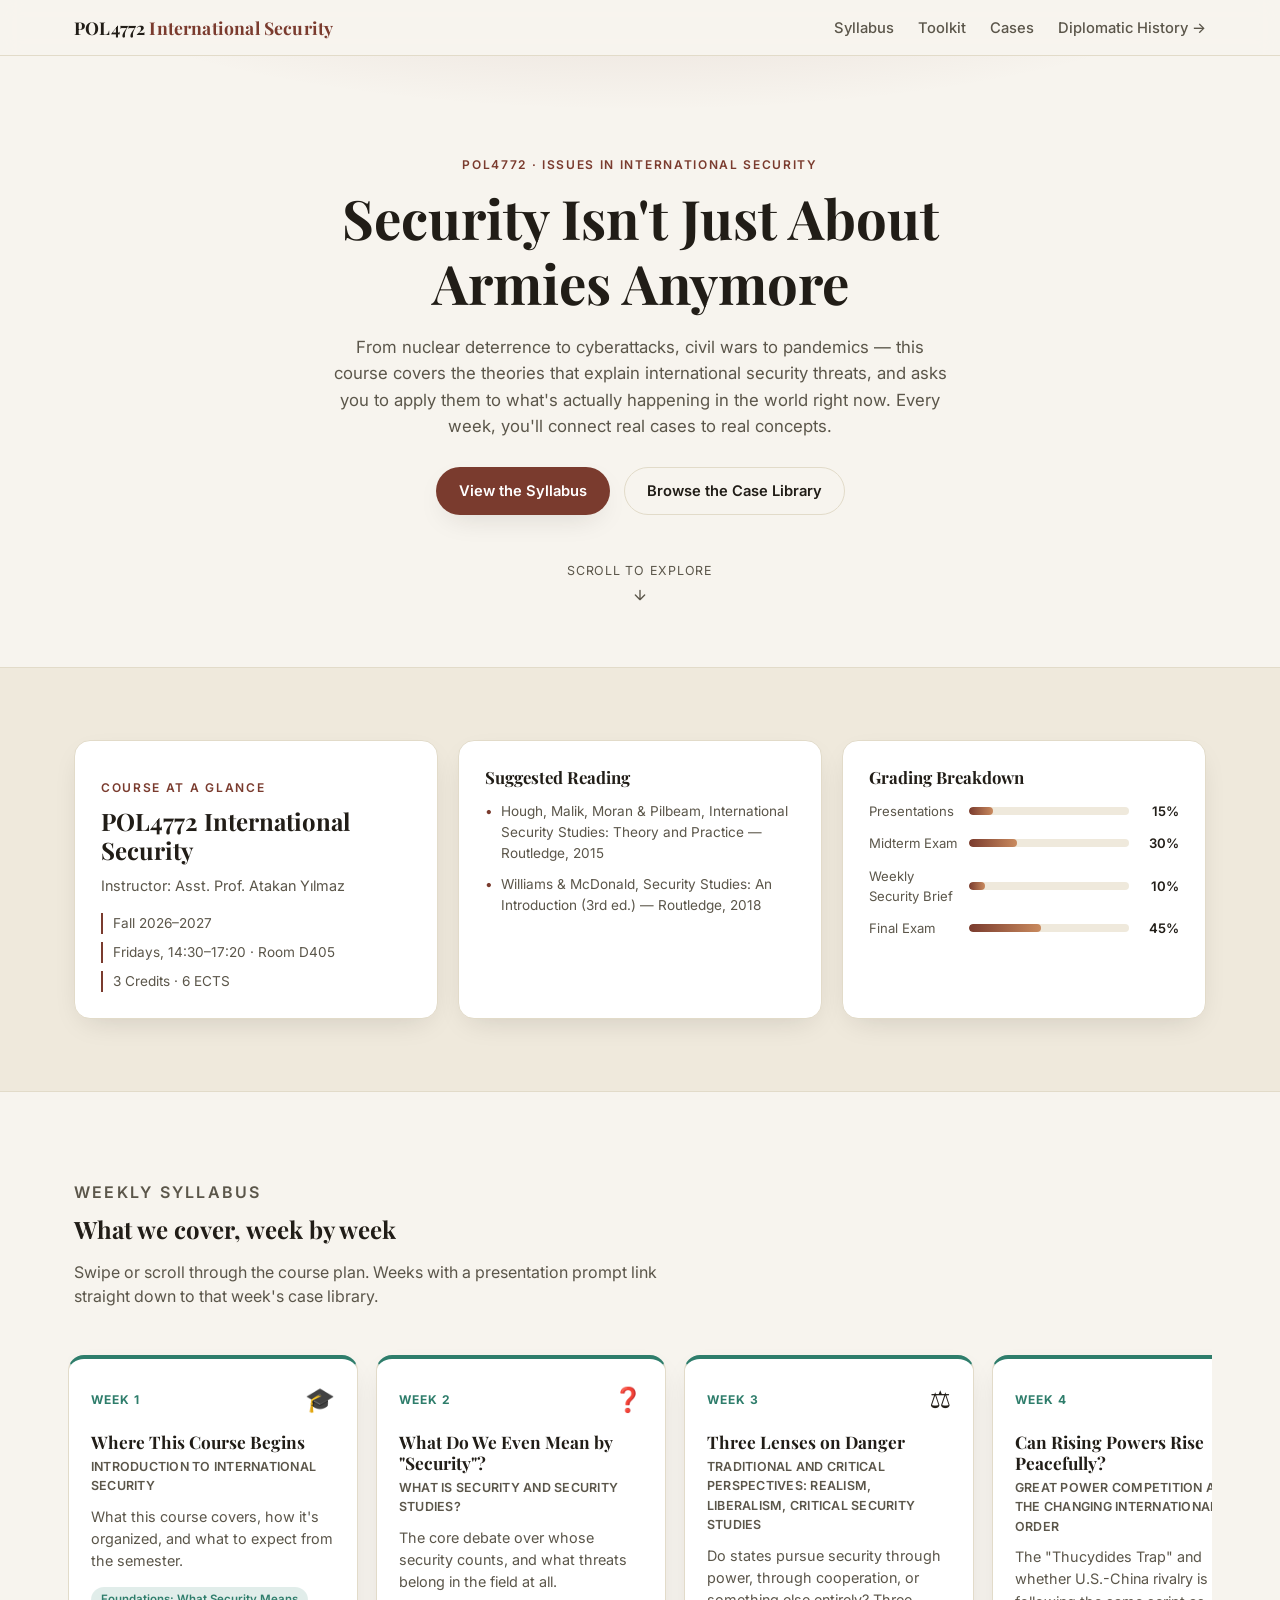
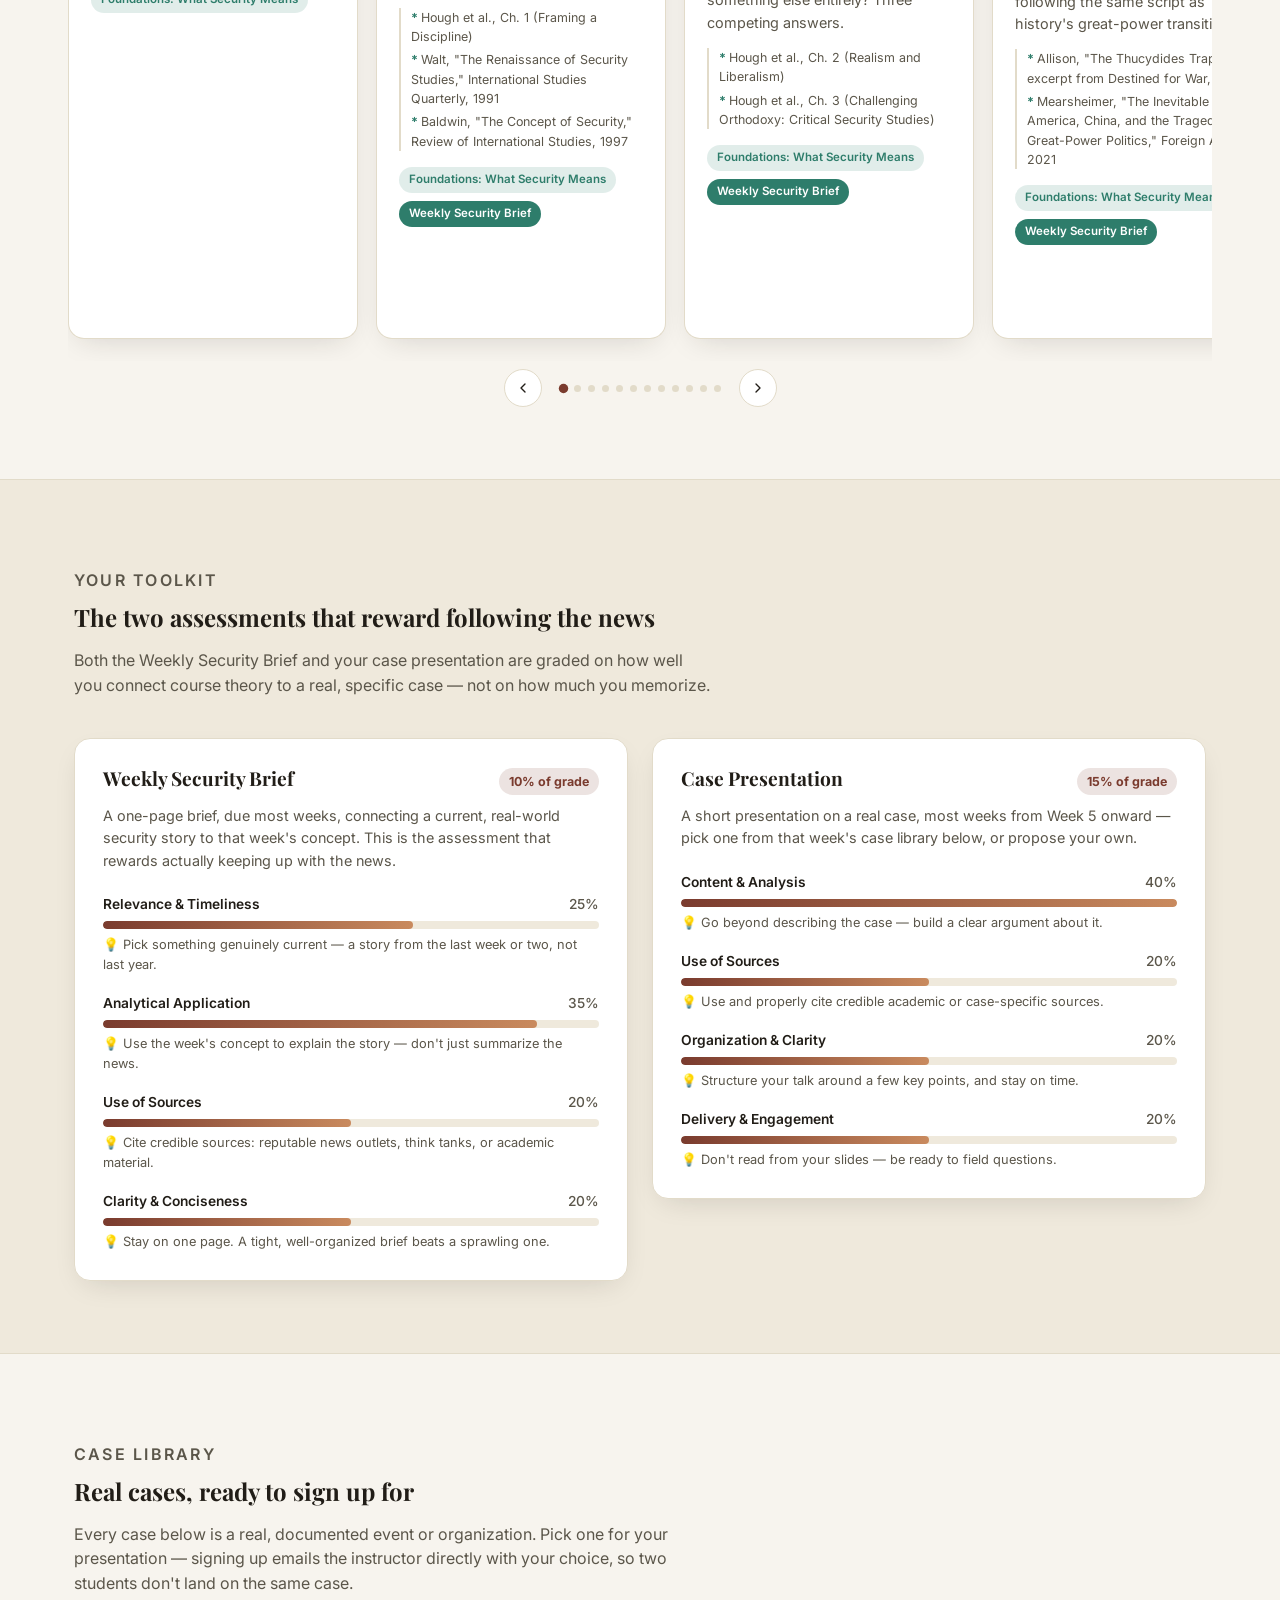
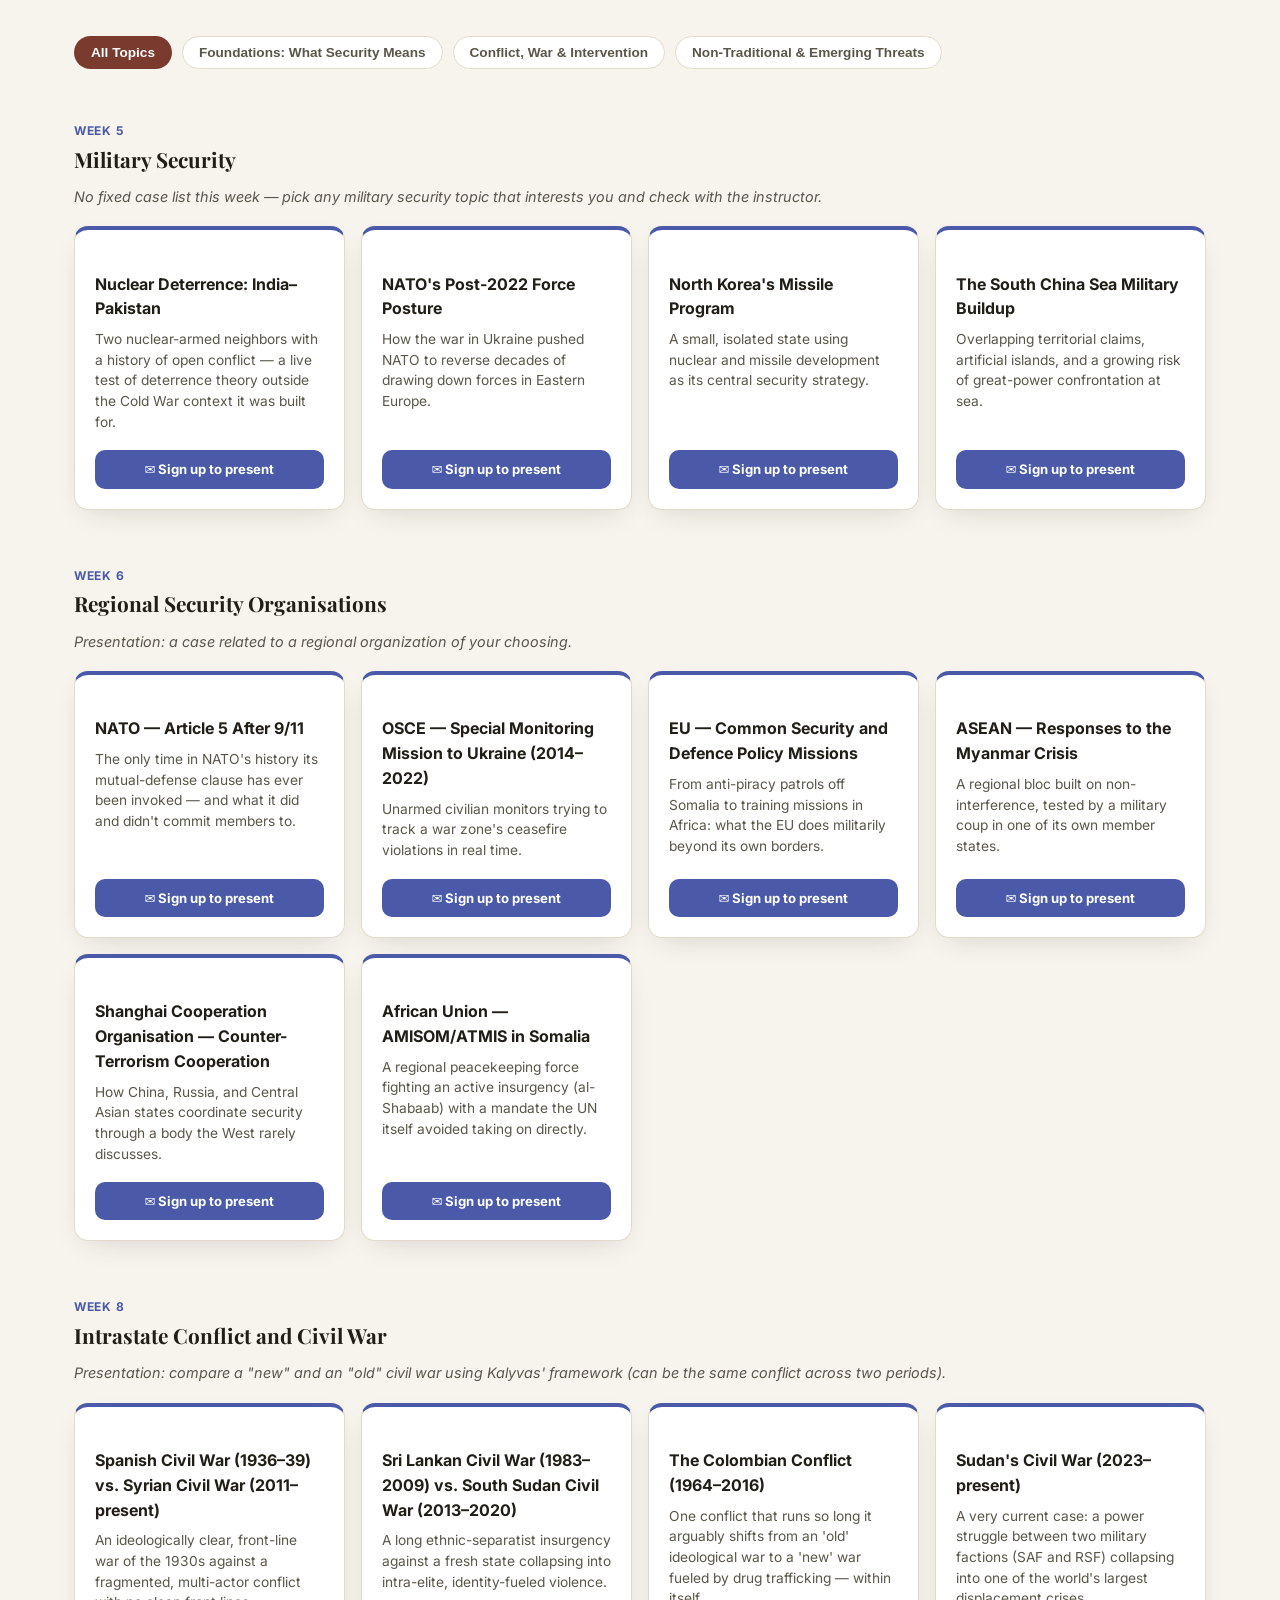
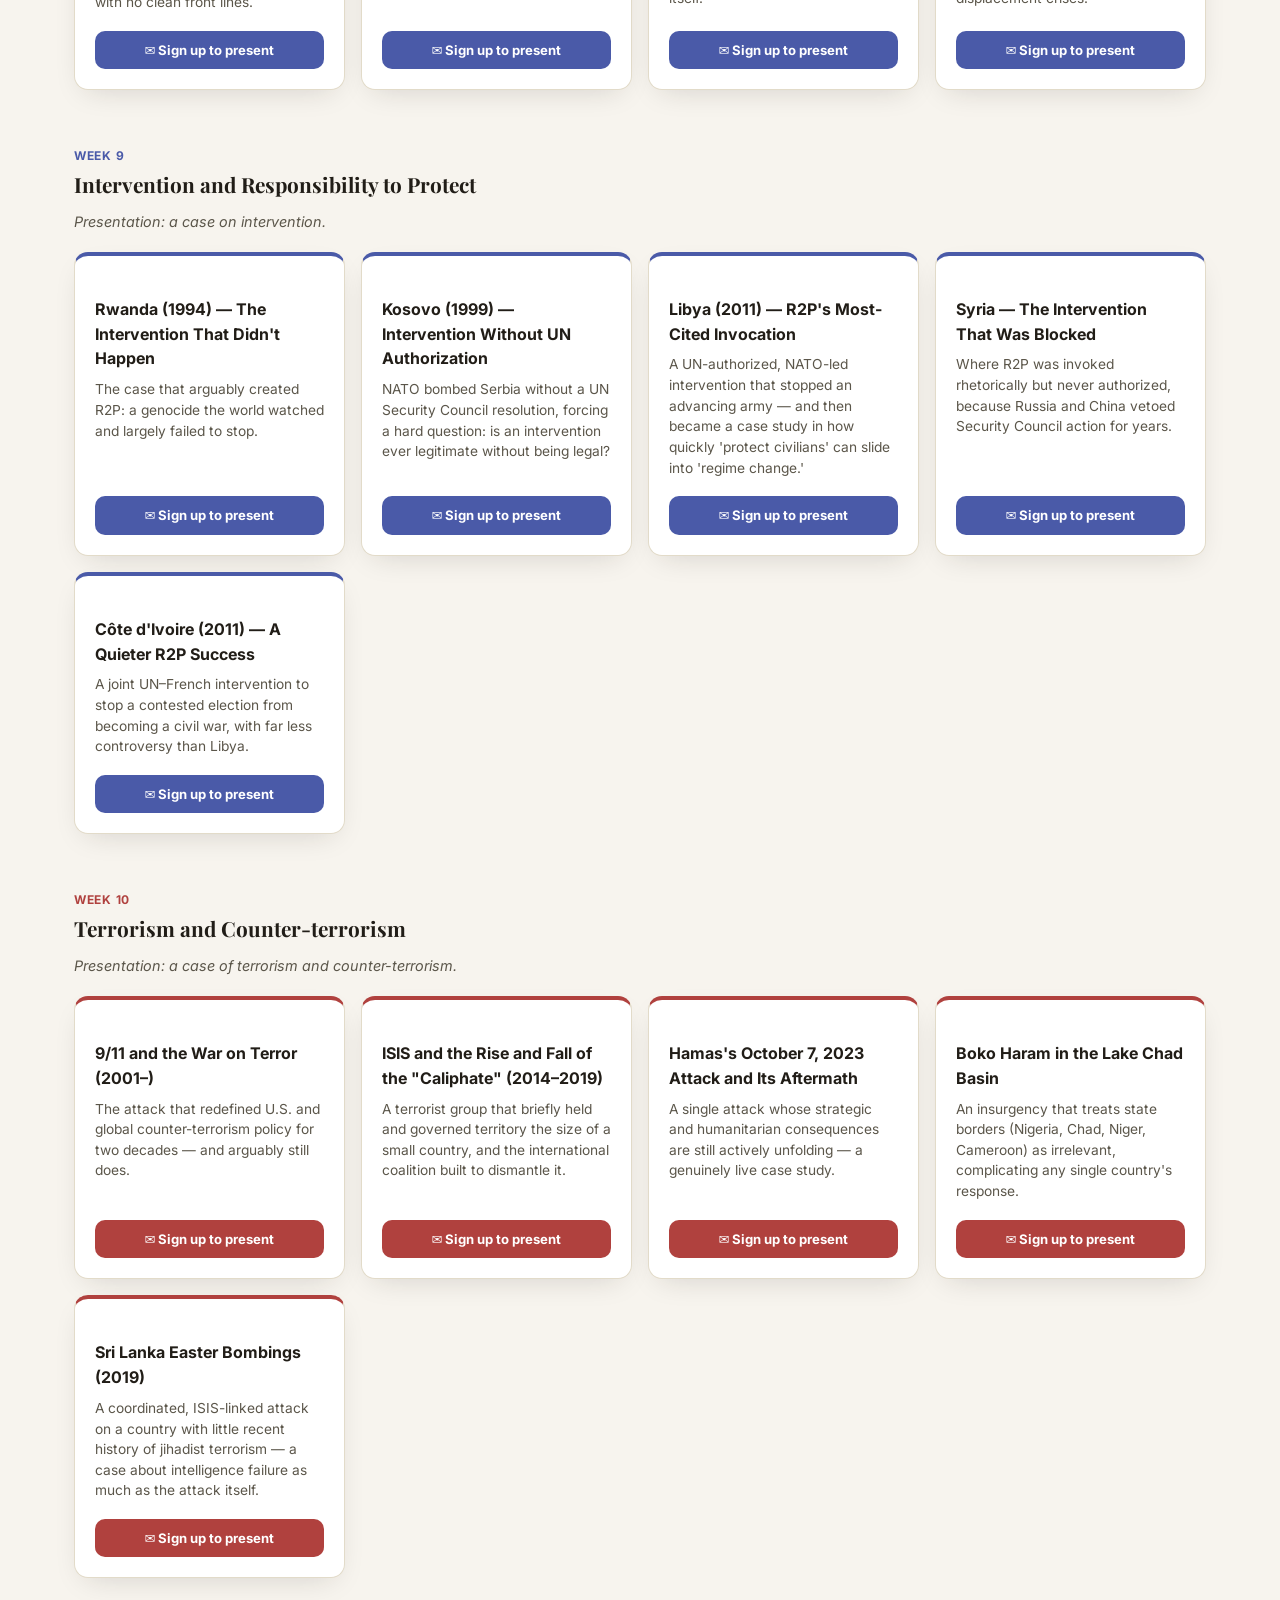
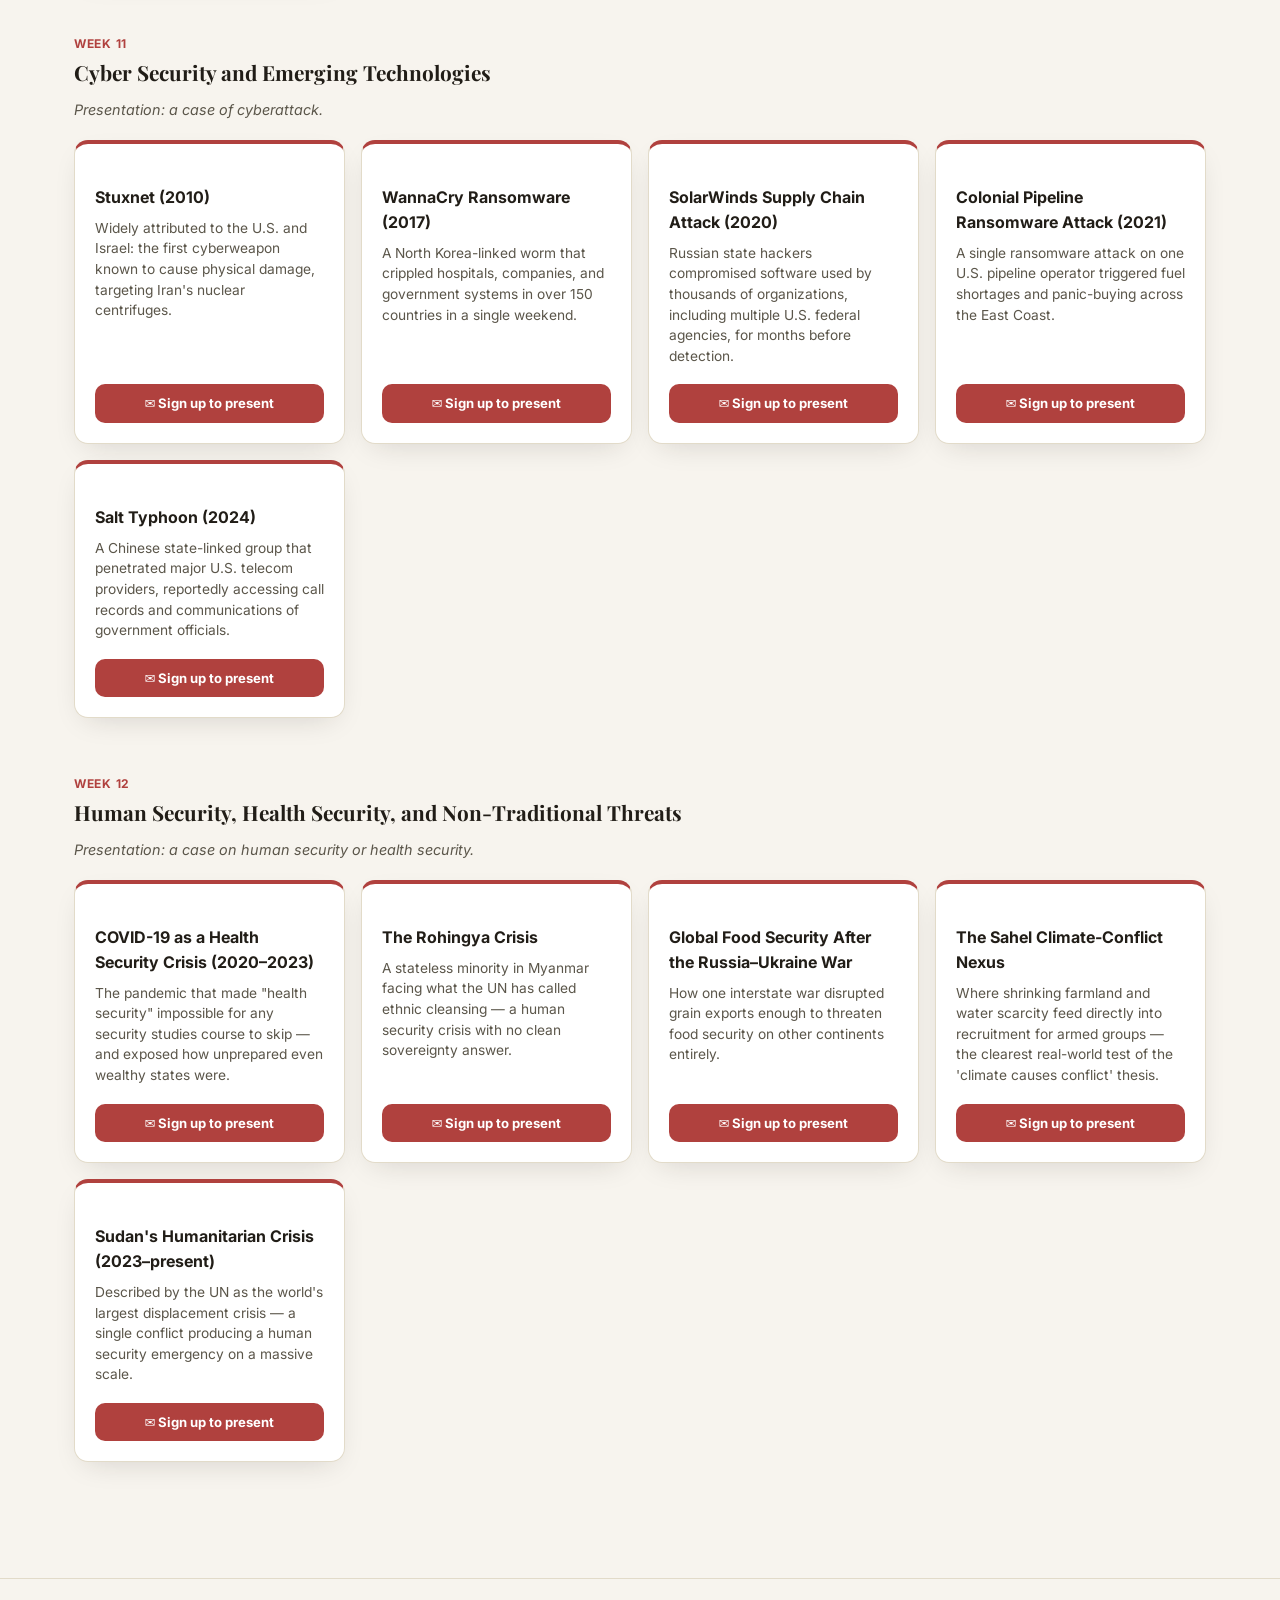
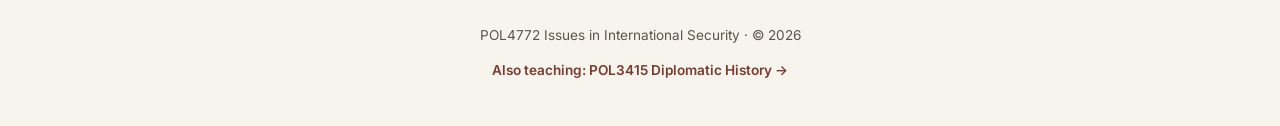
==== security.html @ e62bccfe "Add POL4772 Issues in International Security page A second course page, distinct in structure from t" ====
<!DOCTYPE html>
<html lang="en">
<head>
<meta charset="UTF-8" />
<meta name="viewport" content="width=device-width, initial-scale=1.0" />
<title>Issues in International Security — POL4772</title>
<meta name="description" content="An interactive guide to POL4772 Issues in International Security: weekly concepts, a toolkit for the Weekly Security Brief and case presentations, and a library of real cases to sign up for." />
<link rel="preconnect" href="https://fonts.googleapis.com" />
<link rel="preconnect" href="https://fonts.gstatic.com" crossorigin />
<link href="https://fonts.googleapis.com/css2?family=Playfair+Display:wght@600;700&family=Inter:wght@400;500;600;700&display=swap" rel="stylesheet" />
<link rel="stylesheet" href="css/style.css?v=6" />
</head>
<body>
<div id="scroll-progress"></div>

<nav class="site-nav">
  <div class="container site-nav__inner">
    <a href="#top" class="site-nav__brand">POL4772 <span>International Security</span></a>
    <ul class="site-nav__links">
      <li><a href="#syllabus">Syllabus</a></li>
      <li><a href="#toolkit">Toolkit</a></li>
      <li><a href="#cases">Cases</a></li>
      <li><a href="index.html">Diplomatic History →</a></li>
    </ul>
  </div>
</nav>

<header class="hero" id="top">
  <div class="container">
    <p class="eyebrow">POL4772 · Issues in International Security</p>
    <h1 class="hero__title">Security Isn't Just About Armies Anymore</h1>
    <p class="hero__subtitle">
      From nuclear deterrence to cyberattacks, civil wars to pandemics — this course covers
      the theories that explain international security threats, and asks you to apply them
      to what's actually happening in the world right now. Every week, you'll connect
      real cases to real concepts.
    </p>
    <div class="hero__cta">
      <a href="#syllabus" class="btn btn--primary">View the Syllabus</a>
      <a href="#cases" class="btn btn--ghost">Browse the Case Library</a>
    </div>
    <div class="hero__scroll-hint">
      Scroll to explore
      <svg width="16" height="16" viewBox="0 0 24 24" fill="none" stroke="currentColor" stroke-width="2">
        <path d="M12 5v14M5 12l7 7 7-7" stroke-linecap="round" stroke-linejoin="round" />
      </svg>
    </div>
  </div>
</header>

<section class="section section--alt" id="course-info">
  <div class="container">
    <div class="course-info-grid">
      <div class="course-info-card">
        <p class="eyebrow">Course at a Glance</p>
        <h2>POL4772 International Security</h2>
        <p class="course-info-instructor">Instructor: <span id="course-instructor"></span></p>
        <div class="course-meta" id="course-meta"></div>
      </div>
      <div class="course-info-card">
        <h3>Suggested Reading</h3>
        <ul class="course-books" id="course-books"></ul>
      </div>
      <div class="course-info-card">
        <h3>Grading Breakdown</h3>
        <div id="course-grading"></div>
      </div>
    </div>
  </div>
</section>

<section class="section" id="syllabus">
  <div class="container">
    <div class="section-head">
      <p class="eyebrow">Weekly Syllabus</p>
      <h2>What we cover, week by week</h2>
      <p>Swipe or scroll through the course plan. Weeks with a presentation prompt link straight down to that week's case library.</p>
    </div>

    <div class="weeks-carousel">
      <div class="weeks-track" id="weeks-track"></div>
      <div class="weeks-controls">
        <button class="weeks-arrow" id="weeks-prev" aria-label="Previous weeks">
          <svg width="16" height="16" viewBox="0 0 24 24" fill="none" stroke="currentColor" stroke-width="2"><path d="M15 18l-6-6 6-6" stroke-linecap="round" stroke-linejoin="round"/></svg>
        </button>
        <div class="weeks-dots" id="weeks-dots"></div>
        <button class="weeks-arrow" id="weeks-next" aria-label="Next weeks">
          <svg width="16" height="16" viewBox="0 0 24 24" fill="none" stroke="currentColor" stroke-width="2"><path d="M9 18l6-6-6-6" stroke-linecap="round" stroke-linejoin="round"/></svg>
        </button>
      </div>
    </div>
  </div>
</section>

<section class="section section--alt" id="toolkit">
  <div class="container">
    <div class="section-head">
      <p class="eyebrow">Your Toolkit</p>
      <h2>The two assessments that reward following the news</h2>
      <p>Both the Weekly Security Brief and your case presentation are graded on how well you connect course theory to a real, specific case — not on how much you memorize.</p>
    </div>
    <div class="rubric-grid">
      <div id="rubric-brief"></div>
      <div id="rubric-presentation"></div>
    </div>
  </div>
</section>

<section class="section" id="cases">
  <div class="container">
    <div class="section-head">
      <p class="eyebrow">Case Library</p>
      <h2>Real cases, ready to sign up for</h2>
      <p>Every case below is a real, documented event or organization. Pick one for your presentation — signing up emails the instructor directly with your choice, so two students don't land on the same case.</p>
    </div>

    <div class="era-filters" id="category-filters"></div>

    <div id="case-library"></div>
  </div>
</section>

<footer class="site-footer">
  <div class="container">
    <p>POL4772 Issues in International Security · &copy; <span id="year"></span></p>
    <p><a href="index.html">Also teaching: POL3415 Diplomatic History →</a></p>
  </div>
</footer>

<script src="js/security-data.js?v=1"></script>
<script src="js/security-app.js?v=1"></script>
</body>
</html>
---- css/style.css ----
:root {
  --bg: #f7f4ee;
  --bg-alt: #efe9dc;
  --surface: #ffffff;
  --text: #211d17;
  --text-muted: #5b564a;
  --border: #e2dbc9;
  --accent: #7a3b2e;
  --accent-soft: #c98a5e;
  --shadow: 0 10px 30px -12px rgba(33, 29, 23, 0.18);
  --radius: 16px;
  --font-display: "Playfair Display", Georgia, serif;
  --font-body: "Inter", system-ui, -apple-system, sans-serif;
}

@media (prefers-color-scheme: dark) {
  :root {
    --bg: #14120f;
    --bg-alt: #1c1913;
    --surface: #211d17;
    --text: #f2ede1;
    --text-muted: #b3ab98;
    --border: #34301f;
    --accent: #e2a679;
    --accent-soft: #c98a5e;
    --shadow: 0 10px 30px -12px rgba(0, 0, 0, 0.5);
  }
}

* {
  box-sizing: border-box;
}

html {
  scroll-behavior: smooth;
}

body {
  margin: 0;
  background: var(--bg);
  color: var(--text);
  font-family: var(--font-body);
  line-height: 1.55;
  -webkit-font-smoothing: antialiased;
}

img,
svg {
  max-width: 100%;
  display: block;
}

a {
  color: inherit;
}

h1,
h2,
h3 {
  font-family: var(--font-display);
  margin: 0 0 0.4em;
  line-height: 1.2;
}

.container {
  max-width: 1180px;
  margin: 0 auto;
  padding: 0 24px;
}

.eyebrow {
  display: inline-block;
  font-size: 0.75rem;
  letter-spacing: 0.14em;
  text-transform: uppercase;
  color: var(--accent);
  font-weight: 600;
  margin-bottom: 10px;
}

/* ---------- Scroll progress ---------- */

#scroll-progress {
  position: fixed;
  top: 0;
  left: 0;
  height: 3px;
  width: 0%;
  background: linear-gradient(90deg, var(--accent), var(--accent-soft));
  z-index: 100;
  transition: width 0.1s linear;
}

/* ---------- Nav ---------- */

.site-nav {
  position: sticky;
  top: 0;
  z-index: 50;
  background: color-mix(in srgb, var(--bg) 88%, transparent);
  backdrop-filter: blur(10px);
  border-bottom: 1px solid var(--border);
}

.site-nav__inner {
  display: flex;
  align-items: center;
  justify-content: space-between;
  padding: 14px 24px;
}

.site-nav__brand {
  font-family: var(--font-display);
  font-weight: 700;
  font-size: 1.1rem;
  text-decoration: none;
  letter-spacing: 0.01em;
}

.site-nav__brand span {
  color: var(--accent);
}

.site-nav__links {
  display: flex;
  gap: 24px;
  list-style: none;
  margin: 0;
  padding: 0;
}

.site-nav__links a {
  text-decoration: none;
  font-size: 0.92rem;
  font-weight: 500;
  color: var(--text-muted);
  transition: color 0.2s;
}

.site-nav__links a:hover {
  color: var(--accent);
}

@media (max-width: 560px) {
  .site-nav__inner {
    padding: 12px 16px;
    flex-wrap: wrap;
    row-gap: 8px;
  }

  .site-nav__brand {
    font-size: 0.88rem;
    white-space: nowrap;
  }

  .site-nav__links {
    gap: 12px;
    width: 100%;
    flex-wrap: wrap;
    justify-content: flex-start;
  }

  .site-nav__links a {
    font-size: 0.76rem;
    white-space: nowrap;
  }
}

/* ---------- Hero ---------- */

.hero {
  padding: 88px 0 64px;
  text-align: center;
  position: relative;
  overflow: hidden;
}

.hero::before {
  content: "";
  position: absolute;
  inset: -20% -10% auto -10%;
  height: 420px;
  background: radial-gradient(60% 60% at 50% 0%, color-mix(in srgb, var(--accent) 16%, transparent), transparent 70%);
  pointer-events: none;
}

.hero__title {
  font-size: clamp(2.2rem, 5vw, 3.4rem);
  max-width: 780px;
  margin: 0 auto 0.35em;
}

.hero__subtitle {
  max-width: 620px;
  margin: 0 auto 28px;
  color: var(--text-muted);
  font-size: 1.05rem;
}

.hero__meta {
  display: flex;
  gap: 14px;
  justify-content: center;
  flex-wrap: wrap;
  margin-bottom: 34px;
}

.hero__meta span {
  border: 1px solid var(--border);
  background: var(--surface);
  padding: 6px 14px;
  border-radius: 999px;
  font-size: 0.82rem;
  color: var(--text-muted);
}

.hero__cta {
  display: inline-flex;
  gap: 14px;
  flex-wrap: wrap;
  justify-content: center;
}

.btn {
  display: inline-flex;
  align-items: center;
  gap: 8px;
  padding: 12px 22px;
  border-radius: 999px;
  font-weight: 600;
  font-size: 0.92rem;
  text-decoration: none;
  border: 1px solid transparent;
  cursor: pointer;
  transition: transform 0.15s ease, box-shadow 0.15s ease;
}

.btn:hover {
  transform: translateY(-1px);
}

.btn--primary {
  background: var(--accent);
  color: #fff;
  box-shadow: var(--shadow);
}

.btn--ghost {
  background: transparent;
  border-color: var(--border);
  color: var(--text);
}

.hero__scroll-hint {
  margin-top: 46px;
  font-size: 0.78rem;
  color: var(--text-muted);
  display: flex;
  flex-direction: column;
  align-items: center;
  gap: 6px;
  letter-spacing: 0.06em;
  text-transform: uppercase;
}

.hero__scroll-hint svg {
  animation: bounce 1.8s infinite;
}

@keyframes bounce {
  0%, 100% { transform: translateY(0); }
  50% { transform: translateY(6px); }
}

/* ---------- Section shell ---------- */

.section {
  padding: 72px 0;
}

.section-head {
  max-width: 640px;
  margin-bottom: 40px;
}

.section-head p {
  color: var(--text-muted);
  font-size: 1rem;
}

.section-head--center {
  margin-left: auto;
  margin-right: auto;
  text-align: center;
}

.section--alt {
  background: var(--bg-alt);
  border-top: 1px solid var(--border);
  border-bottom: 1px solid var(--border);
}

/* ---------- Weekly carousel ---------- */

.weeks-carousel {
  position: relative;
}

.weeks-track {
  display: flex;
  gap: 18px;
  overflow-x: auto;
  scroll-snap-type: x mandatory;
  padding: 6px 6px 22px;
  margin: 0 -6px;
  scrollbar-width: thin;
}

.weeks-track::-webkit-scrollbar {
  height: 8px;
}

.weeks-track::-webkit-scrollbar-thumb {
  background: var(--border);
  border-radius: 999px;
}

.week-card {
  scroll-snap-align: start;
  flex: 0 0 clamp(230px, 34vw, 290px);
  background: var(--surface);
  border: 1px solid var(--border);
  border-top: 4px solid var(--era-color, var(--accent));
  border-radius: var(--radius);
  padding: 22px;
  box-shadow: var(--shadow);
  opacity: 0;
  transform: translateY(16px);
  transition: opacity 0.5s ease, transform 0.5s ease;
}

.week-card.is-visible {
  opacity: 1;
  transform: translateY(0);
}

.week-card__top {
  display: flex;
  align-items: center;
  justify-content: space-between;
  margin-bottom: 14px;
}

.week-card__num {
  font-size: 0.75rem;
  font-weight: 700;
  letter-spacing: 0.08em;
  text-transform: uppercase;
  color: var(--era-color, var(--accent));
}

.week-card__icon {
  font-size: 1.5rem;
}

.week-card__hook {
  font-size: 1.08rem;
  margin-bottom: 4px;
}

.week-card__topic {
  font-size: 0.78rem;
  font-weight: 600;
  color: var(--text-muted);
  margin: 0 0 10px;
  text-transform: uppercase;
  letter-spacing: 0.02em;
}

.week-card__summary {
  color: var(--text-muted);
  font-size: 0.9rem;
  margin: 0 0 14px;
}

.week-card__required {
  list-style: none;
  margin: 0 0 16px;
  padding: 0;
  font-size: 0.78rem;
  color: var(--text-muted);
  border-left: 2px solid var(--border);
  padding-left: 10px;
}

.week-card__required li {
  margin-bottom: 4px;
}

.week-card__required li::before {
  content: "* ";
  color: var(--era-color, var(--accent));
  font-weight: 700;
}

.week-card__foot {
  display: flex;
  align-items: center;
  flex-wrap: wrap;
  gap: 8px;
}

.week-card__era {
  display: inline-block;
  font-size: 0.72rem;
  font-weight: 600;
  color: var(--era-color, var(--accent));
  background: color-mix(in srgb, var(--era-color, var(--accent)) 14%, transparent);
  padding: 4px 10px;
  border-radius: 999px;
}

.week-card__assessment {
  display: inline-block;
  font-size: 0.72rem;
  font-weight: 600;
  color: #fff;
  background: var(--era-color, var(--accent));
  padding: 4px 10px;
  border-radius: 999px;
}

.week-card.is-highlighted {
  animation: week-pulse 1.3s ease 2;
}

.week-card__story-btn {
  display: flex;
  align-items: flex-start;
  gap: 10px;
  width: 100%;
  margin-top: 14px;
  padding: 12px 14px;
  border-radius: 12px;
  border: none;
  background: var(--era-color, var(--accent));
  color: #fff;
  font-family: var(--font-body);
  text-align: left;
  cursor: pointer;
  box-shadow: 0 6px 16px -6px var(--era-color, var(--accent));
  transition: transform 0.15s ease, box-shadow 0.15s ease;
}

.week-card__story-btn:hover {
  transform: translateY(-2px);
  box-shadow: 0 10px 20px -6px var(--era-color, var(--accent));
}

.week-card__story-btn-icon {
  font-size: 1.3rem;
  flex: none;
  margin-top: 1px;
}

.week-card__story-btn-label {
  display: block;
  font-weight: 700;
  font-size: 0.86rem;
  margin-bottom: 3px;
}

.week-card__story-btn-teaser {
  display: block;
  font-size: 0.76rem;
  font-weight: 400;
  line-height: 1.35;
  color: rgba(255, 255, 255, 0.88);
}

@keyframes week-pulse {
  0%, 100% { box-shadow: var(--shadow); }
  50% { box-shadow: 0 0 0 4px var(--era-color, var(--accent)), var(--shadow); }
}

.weeks-controls {
  display: flex;
  align-items: center;
  justify-content: center;
  gap: 18px;
  margin-top: 8px;
}

.weeks-arrow {
  width: 38px;
  height: 38px;
  border-radius: 50%;
  border: 1px solid var(--border);
  background: var(--surface);
  cursor: pointer;
  display: flex;
  align-items: center;
  justify-content: center;
  color: var(--text);
  transition: background 0.2s;
}

.weeks-arrow:hover {
  background: var(--bg-alt);
}

.weeks-dots {
  display: flex;
  gap: 7px;
}

.dot {
  width: 7px;
  height: 7px;
  border-radius: 50%;
  border: none;
  background: var(--border);
  cursor: pointer;
  padding: 0;
  transition: background 0.2s, transform 0.2s;
}

.dot.is-active {
  background: var(--accent);
  transform: scale(1.35);
}

/* ---------- Era filters ---------- */

.era-filters {
  display: flex;
  flex-wrap: wrap;
  gap: 10px;
  margin-bottom: 40px;
}

.filter-chip {
  border: 1px solid var(--border);
  background: var(--surface);
  color: var(--text-muted);
  padding: 8px 16px;
  border-radius: 999px;
  font-size: 0.85rem;
  font-weight: 600;
  cursor: pointer;
  transition: all 0.2s;
}

.filter-chip.is-active {
  color: #fff;
  background: var(--era-color, var(--accent));
  border-color: transparent;
}

/* ---------- Timeline ---------- */

.timeline {
  position: relative;
  padding-left: 28px;
}

.timeline::before {
  content: "";
  position: absolute;
  left: 9px;
  top: 6px;
  bottom: 6px;
  width: 2px;
  background: linear-gradient(var(--border), var(--border)) ;
  background-size: 2px 12px;
  background-repeat: repeat-y;
}

.tl-event {
  position: relative;
  padding-bottom: 34px;
  opacity: 0;
  transform: translateX(-18px);
  transition: opacity 0.55s ease var(--delay, 0ms), transform 0.55s ease var(--delay, 0ms);
}

.tl-event.is-visible {
  opacity: 1;
  transform: translateX(0);
}

.tl-event.is-hidden {
  display: none;
}

.tl-event__dot {
  position: absolute;
  left: -28px;
  top: 6px;
  width: 20px;
  height: 20px;
  border-radius: 50%;
  background: var(--surface);
  border: 3px solid var(--era-color, var(--accent));
}

.tl-event__card {
  background: var(--surface);
  border: 1px solid var(--border);
  border-radius: var(--radius);
  padding: 20px 22px;
  box-shadow: var(--shadow);
}

.tl-event__year {
  display: inline-block;
  font-family: var(--font-display);
  font-weight: 700;
  font-size: 1.1rem;
  color: var(--era-color, var(--accent));
  margin-bottom: 6px;
}

.tl-event__head {
  display: flex;
  align-items: center;
  gap: 10px;
  margin-bottom: 8px;
}

.tl-event__icon {
  font-size: 1.3rem;
}

.tl-event__title {
  font-size: 1.05rem;
  margin: 0;
}

.tl-event__text {
  color: var(--text-muted);
  font-size: 0.92rem;
  margin: 0 0 12px;
}

.tl-event__era {
  display: inline-block;
  font-size: 0.7rem;
  font-weight: 600;
  color: var(--era-color, var(--accent));
  background: color-mix(in srgb, var(--era-color, var(--accent)) 14%, transparent);
  padding: 3px 10px;
  border-radius: 999px;
}

@media (min-width: 760px) {
  .timeline {
    padding-left: 0;
    max-width: 760px;
    margin: 0 auto;
  }

  .timeline::before {
    left: 50%;
    transform: translateX(-50%);
  }

  .tl-event {
    width: 50%;
    padding-right: 40px;
    transform: translateX(-24px);
  }

  .tl-event:nth-child(even) {
    margin-left: 50%;
    padding-right: 0;
    padding-left: 40px;
    transform: translateX(24px);
  }

  .tl-event.is-visible {
    transform: translateX(0);
  }

  .tl-event__dot {
    left: auto;
    right: -10px;
  }

  .tl-event:nth-child(even) .tl-event__dot {
    left: -10px;
    right: auto;
  }

  .tl-event:nth-child(even) .tl-event__year,
  .tl-event:nth-child(even) .tl-event__head {
    justify-content: flex-start;
  }
}

/* ---------- Quiz ---------- */

.quiz-panel {
  max-width: 640px;
  margin: 0 auto;
}

.quiz-progress {
  display: flex;
  align-items: center;
  gap: 14px;
  margin-bottom: 28px;
}

.quiz-progress__track {
  flex: 1;
  height: 6px;
  border-radius: 999px;
  background: var(--border);
  overflow: hidden;
}

.quiz-progress__bar {
  height: 100%;
  width: 0%;
  background: linear-gradient(90deg, var(--accent), var(--accent-soft));
  border-radius: 999px;
  transition: width 0.4s ease;
}

.quiz-progress__label {
  font-size: 0.78rem;
  font-weight: 600;
  color: var(--text-muted);
  white-space: nowrap;
}

.quiz-question,
.quiz-result {
  opacity: 0;
  transform: translateY(10px);
  transition: opacity 0.4s ease, transform 0.4s ease;
}

.quiz-question.is-visible,
.quiz-result.is-visible {
  opacity: 1;
  transform: translateY(0);
}

.quiz-question__text {
  font-size: 1.3rem;
  text-align: center;
  margin-bottom: 26px;
}

.quiz-options {
  display: flex;
  flex-direction: column;
  gap: 12px;
}

.quiz-option {
  text-align: left;
  padding: 16px 20px;
  border-radius: 12px;
  border: 1px solid var(--border);
  background: var(--surface);
  color: var(--text);
  font-size: 0.95rem;
  font-family: var(--font-body);
  cursor: pointer;
  transition: border-color 0.2s, transform 0.15s, background 0.2s;
}

.quiz-option:hover {
  border-color: var(--accent);
  background: color-mix(in srgb, var(--accent) 6%, var(--surface));
  transform: translateX(2px);
}

.quiz-result {
  text-align: center;
  background: var(--surface);
  border: 1px solid var(--border);
  border-top: 5px solid var(--era-color, var(--accent));
  border-radius: var(--radius);
  padding: 40px 30px;
  box-shadow: var(--shadow);
}

.quiz-result__eyebrow {
  font-size: 0.78rem;
  text-transform: uppercase;
  letter-spacing: 0.1em;
  color: var(--text-muted);
  margin-bottom: 10px;
}

.quiz-result__icon {
  display: block;
  font-size: 3rem;
  margin-bottom: 6px;
}

.quiz-result__name {
  font-size: 1.7rem;
  margin-bottom: 4px;
}

.quiz-result__epithet {
  color: var(--era-color, var(--accent));
  font-weight: 600;
  margin-bottom: 18px;
}

.quiz-result__desc {
  color: var(--text-muted);
  max-width: 480px;
  margin: 0 auto 28px;
}

.quiz-result__actions {
  display: flex;
  gap: 14px;
  justify-content: center;
  flex-wrap: wrap;
}

.quiz-skip {
  display: block;
  text-align: center;
  margin-top: 28px;
  font-size: 0.85rem;
  color: var(--text-muted);
  text-decoration: none;
}

.quiz-skip:hover {
  color: var(--accent);
}

/* ---------- Course info ---------- */

.course-info-grid {
  display: grid;
  grid-template-columns: repeat(auto-fit, minmax(240px, 1fr));
  gap: 20px;
}

.course-info-card {
  background: var(--surface);
  border: 1px solid var(--border);
  border-radius: var(--radius);
  padding: 26px;
  box-shadow: var(--shadow);
}

.course-info-card h3 {
  font-size: 1.05rem;
  margin-bottom: 14px;
}

.course-info-instructor {
  color: var(--text-muted);
  font-size: 0.9rem;
  margin: 6px 0 16px;
}

.course-meta {
  display: flex;
  flex-direction: column;
  gap: 8px;
}

.course-meta span {
  font-size: 0.85rem;
  color: var(--text-muted);
  border-left: 2px solid var(--accent);
  padding-left: 10px;
}

.course-books {
  list-style: none;
  margin: 0;
  padding: 0;
  display: flex;
  flex-direction: column;
  gap: 10px;
}

.course-books li {
  font-size: 0.85rem;
  color: var(--text-muted);
  padding-left: 16px;
  position: relative;
}

.course-books li::before {
  content: "•";
  color: var(--accent);
  position: absolute;
  left: 0;
}

.grade-row {
  display: grid;
  grid-template-columns: 90px 1fr 40px;
  align-items: center;
  gap: 10px;
  margin-bottom: 12px;
}

.grade-row__label {
  font-size: 0.82rem;
  color: var(--text-muted);
}

.grade-row__bar {
  height: 8px;
  border-radius: 999px;
  background: var(--bg-alt);
  overflow: hidden;
}

.grade-row__fill {
  height: 100%;
  background: linear-gradient(90deg, var(--accent), var(--accent-soft));
  border-radius: 999px;
}

.grade-row__value {
  font-size: 0.82rem;
  font-weight: 600;
  text-align: right;
}

/* ---------- Week story modal ---------- */

body.story-open {
  overflow: hidden;
}

.story-overlay {
  position: fixed;
  inset: 0;
  background: rgba(20, 18, 15, 0.6);
  backdrop-filter: blur(3px);
  display: flex;
  align-items: flex-start;
  justify-content: center;
  padding: 40px 16px;
  overflow-y: auto;
  -webkit-overflow-scrolling: touch;
  z-index: 200;
  opacity: 0;
  pointer-events: none;
  transition: opacity 0.25s ease;
}

.story-overlay.is-open {
  opacity: 1;
  pointer-events: auto;
}

.story-modal {
  position: relative;
  background: var(--surface);
  border-radius: 20px;
  max-width: 640px;
  width: 100%;
  padding: 40px 32px 32px;
  box-shadow: 0 30px 60px -20px rgba(0, 0, 0, 0.35);
  transform: translateY(16px);
  transition: transform 0.25s ease;
}

.story-overlay.is-open .story-modal {
  transform: translateY(0);
}

.story-close {
  position: absolute;
  top: 16px;
  right: 16px;
  width: 34px;
  height: 34px;
  border-radius: 50%;
  border: 1px solid var(--border);
  background: var(--bg-alt);
  color: var(--text);
  cursor: pointer;
  font-size: 0.9rem;
}

.story-header {
  margin-bottom: 24px;
  text-align: center;
}

.story-header__week {
  display: block;
  font-size: 0.78rem;
  font-weight: 700;
  letter-spacing: 0.08em;
  text-transform: uppercase;
  margin-bottom: 8px;
}

.story-header__title {
  font-size: 1.5rem;
  margin-bottom: 4px;
}

.story-header__topic {
  color: var(--text-muted);
  font-size: 0.88rem;
}

.story-why {
  background: color-mix(in srgb, var(--era-color, var(--accent)) 10%, var(--bg));
  border-left: 4px solid var(--era-color, var(--accent));
  border-radius: 10px;
  padding: 16px 20px;
  margin-bottom: 28px;
}

.story-why__label {
  display: block;
  font-size: 0.72rem;
  font-weight: 700;
  text-transform: uppercase;
  letter-spacing: 0.06em;
  color: var(--era-color, var(--accent));
  margin-bottom: 6px;
}

.story-why p {
  margin: 0;
  font-size: 0.95rem;
  line-height: 1.55;
}

.story-video {
  max-width: 62ch;
  margin: 0 auto 28px;
}

.story-video__label {
  font-size: 0.78rem;
  font-weight: 700;
  text-transform: uppercase;
  letter-spacing: 0.06em;
  color: var(--text-muted);
  margin-bottom: 10px;
}

.story-video__thumb {
  position: relative;
  display: block;
  width: 100%;
  padding: 0;
  border: none;
  border-radius: 12px;
  overflow: hidden;
  cursor: pointer;
  background: #000;
  aspect-ratio: 16 / 9;
}

.story-video__thumb img {
  width: 100%;
  height: 100%;
  object-fit: cover;
  display: block;
  opacity: 0.85;
  transition: opacity 0.2s;
}

.story-video__thumb:hover img {
  opacity: 1;
}

.story-video__play {
  position: absolute;
  top: 50%;
  left: 50%;
  transform: translate(-50%, -50%);
  width: 62px;
  height: 62px;
  border-radius: 50%;
  background: rgba(0, 0, 0, 0.65);
  color: #fff;
  display: flex;
  align-items: center;
  justify-content: center;
  font-size: 1.3rem;
  padding-left: 4px;
}

.story-video__frame {
  position: relative;
  width: 100%;
  aspect-ratio: 16 / 9;
  border-radius: 12px;
  overflow: hidden;
}

.story-video__frame iframe {
  position: absolute;
  inset: 0;
  width: 100%;
  height: 100%;
  border: none;
}

.story-video__meta {
  margin: 10px 0 0;
  font-size: 0.8rem;
  color: var(--text-muted);
}

.story-video__meta a {
  color: var(--accent);
  font-weight: 600;
}

.story-chronicle {
  max-width: 62ch;
  margin: 0 auto 32px;
}

.story-chronicle__meta {
  font-size: 0.78rem;
  font-weight: 600;
  text-transform: uppercase;
  letter-spacing: 0.06em;
  color: var(--text-muted);
  margin-bottom: 18px;
}

.story-chronicle p {
  font-size: 0.98rem;
  line-height: 1.75;
  color: var(--text);
  margin: 0 0 20px;
}

.story-chronicle p:first-of-type::first-letter {
  font-family: var(--font-display);
  font-size: 2.6rem;
  font-weight: 700;
  float: left;
  line-height: 0.85;
  padding: 4px 8px 0 0;
  color: var(--accent);
}

.story-angles {
  max-width: 62ch;
  margin: 0 auto 28px;
}

.story-angles__label {
  font-size: 0.78rem;
  font-weight: 700;
  text-transform: uppercase;
  letter-spacing: 0.06em;
  color: var(--text-muted);
  margin-bottom: 12px;
  display: block;
}

.story-angles__list {
  display: flex;
  flex-direction: column;
  gap: 10px;
}

.angle-item {
  border: 1px solid var(--border);
  border-radius: 12px;
  overflow: hidden;
  background: var(--bg);
}

.angle-item__head {
  width: 100%;
  display: flex;
  align-items: center;
  gap: 10px;
  padding: 14px 16px;
  background: none;
  border: none;
  cursor: pointer;
  text-align: left;
  font-family: var(--font-body);
}

.angle-item__icon {
  font-size: 1.1rem;
}

.angle-item__label {
  flex: 1;
  font-weight: 700;
  font-size: 0.92rem;
  color: var(--text);
}

.angle-item__chevron {
  color: var(--text-muted);
  transition: transform 0.25s ease;
}

.angle-item.is-open .angle-item__chevron {
  transform: rotate(180deg);
}

.angle-item__body {
  max-height: 0;
  overflow: hidden;
  transition: max-height 0.35s ease;
}

.angle-item.is-open .angle-item__body {
  max-height: 400px;
}

.angle-item__body p {
  margin: 0;
  padding: 0 16px 16px;
  font-size: 0.9rem;
  line-height: 1.6;
  color: var(--text-muted);
}

.story-learnmore {
  max-width: 62ch;
  margin: 0 auto;
  padding-top: 20px;
  border-top: 1px solid var(--border);
  display: flex;
  align-items: center;
  justify-content: space-between;
  flex-wrap: wrap;
  gap: 14px;
}

.story-learnmore span {
  font-size: 0.88rem;
  color: var(--text-muted);
}

@media (max-width: 560px) {
  .story-modal {
    padding: 32px 18px 24px;
  }
}

/* ---------- Security course: rubric toolkit ---------- */

.rubric-grid {
  display: grid;
  grid-template-columns: repeat(auto-fit, minmax(300px, 1fr));
  gap: 24px;
}

.rubric-card {
  background: var(--surface);
  border: 1px solid var(--border);
  border-radius: var(--radius);
  padding: 28px;
  box-shadow: var(--shadow);
}

.rubric-card__head {
  display: flex;
  align-items: baseline;
  justify-content: space-between;
  gap: 10px;
  margin-bottom: 10px;
}

.rubric-card__head h3 {
  font-size: 1.2rem;
  margin: 0;
}

.rubric-card__weight {
  font-size: 0.78rem;
  font-weight: 700;
  color: var(--accent);
  background: color-mix(in srgb, var(--accent) 14%, transparent);
  padding: 4px 10px;
  border-radius: 999px;
  white-space: nowrap;
}

.rubric-card__desc {
  color: var(--text-muted);
  font-size: 0.9rem;
  margin: 0 0 22px;
}

.rubric-card__criteria {
  display: flex;
  flex-direction: column;
  gap: 18px;
}

.rubric-criterion__head {
  display: flex;
  justify-content: space-between;
  font-size: 0.86rem;
  font-weight: 600;
  margin-bottom: 6px;
}

.rubric-criterion__weight {
  color: var(--text-muted);
  font-weight: 500;
}

.rubric-criterion__tip {
  margin: 6px 0 0;
  font-size: 0.8rem;
  color: var(--text-muted);
}

/* ---------- Security course: case library ---------- */

.case-group {
  margin-bottom: 44px;
  padding-top: 8px;
  border-radius: 16px;
  transition: box-shadow 1.3s ease;
}

.case-group.is-hidden {
  display: none;
}

.case-group.is-highlighted {
  animation: week-pulse 1.3s ease 2;
}

.case-group__head {
  margin-bottom: 18px;
}

.case-group__week {
  display: inline-block;
  font-size: 0.75rem;
  font-weight: 700;
  letter-spacing: 0.06em;
  text-transform: uppercase;
  color: var(--era-color, var(--accent));
  margin-bottom: 6px;
}

.case-group__head h3 {
  font-size: 1.3rem;
  margin-bottom: 6px;
}

.case-group__prompt {
  color: var(--text-muted);
  font-size: 0.9rem;
  font-style: italic;
}

.case-group__grid {
  display: grid;
  grid-template-columns: repeat(auto-fill, minmax(260px, 1fr));
  gap: 16px;
}

.case-card {
  background: var(--surface);
  border: 1px solid var(--border);
  border-top: 4px solid var(--era-color, var(--accent));
  border-radius: 14px;
  padding: 20px;
  box-shadow: var(--shadow);
  display: flex;
  flex-direction: column;
}

.case-card__title {
  font-size: 1rem;
  margin-bottom: 8px;
}

.case-card__text {
  color: var(--text-muted);
  font-size: 0.86rem;
  line-height: 1.5;
  margin: 0 0 18px;
  flex: 1;
}

.case-card__signup {
  display: inline-flex;
  align-items: center;
  justify-content: center;
  gap: 6px;
  padding: 9px 14px;
  border-radius: 10px;
  background: var(--era-color, var(--accent));
  color: #fff;
  font-size: 0.82rem;
  font-weight: 700;
  text-decoration: none;
  transition: transform 0.15s ease;
}

.case-card__signup:hover {
  transform: translateY(-1px);
}

/* ---------- Footer ---------- */

.site-footer {
  border-top: 1px solid var(--border);
  padding: 32px 0;
  text-align: center;
  color: var(--text-muted);
  font-size: 0.85rem;
}

.site-footer p + p {
  margin-top: 8px;
}

.site-footer a {
  color: var(--accent);
  text-decoration: none;
  font-weight: 600;
}

.site-footer a:hover {
  text-decoration: underline;
}

/* ---------- Utility ---------- */

.visually-hidden {
  position: absolute;
  width: 1px;
  height: 1px;
  overflow: hidden;
  clip: rect(0 0 0 0);
  white-space: nowrap;
}
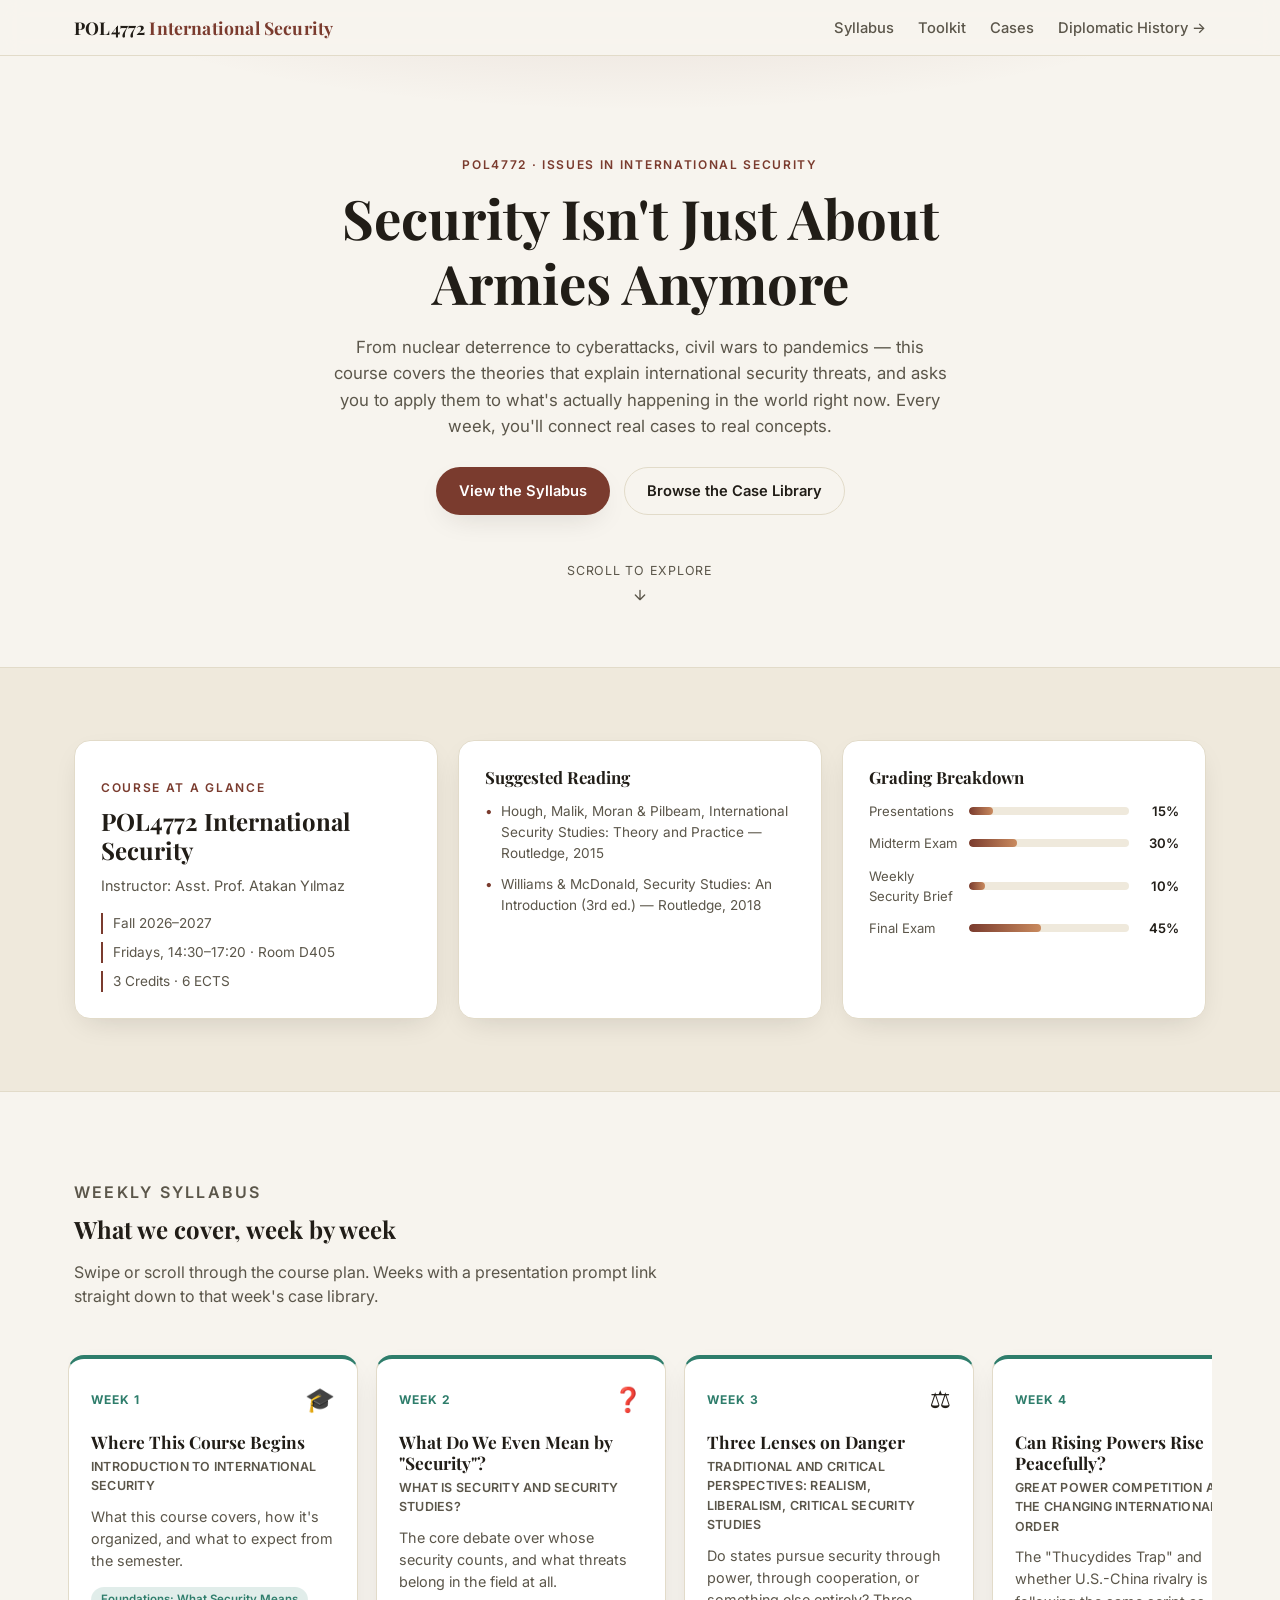
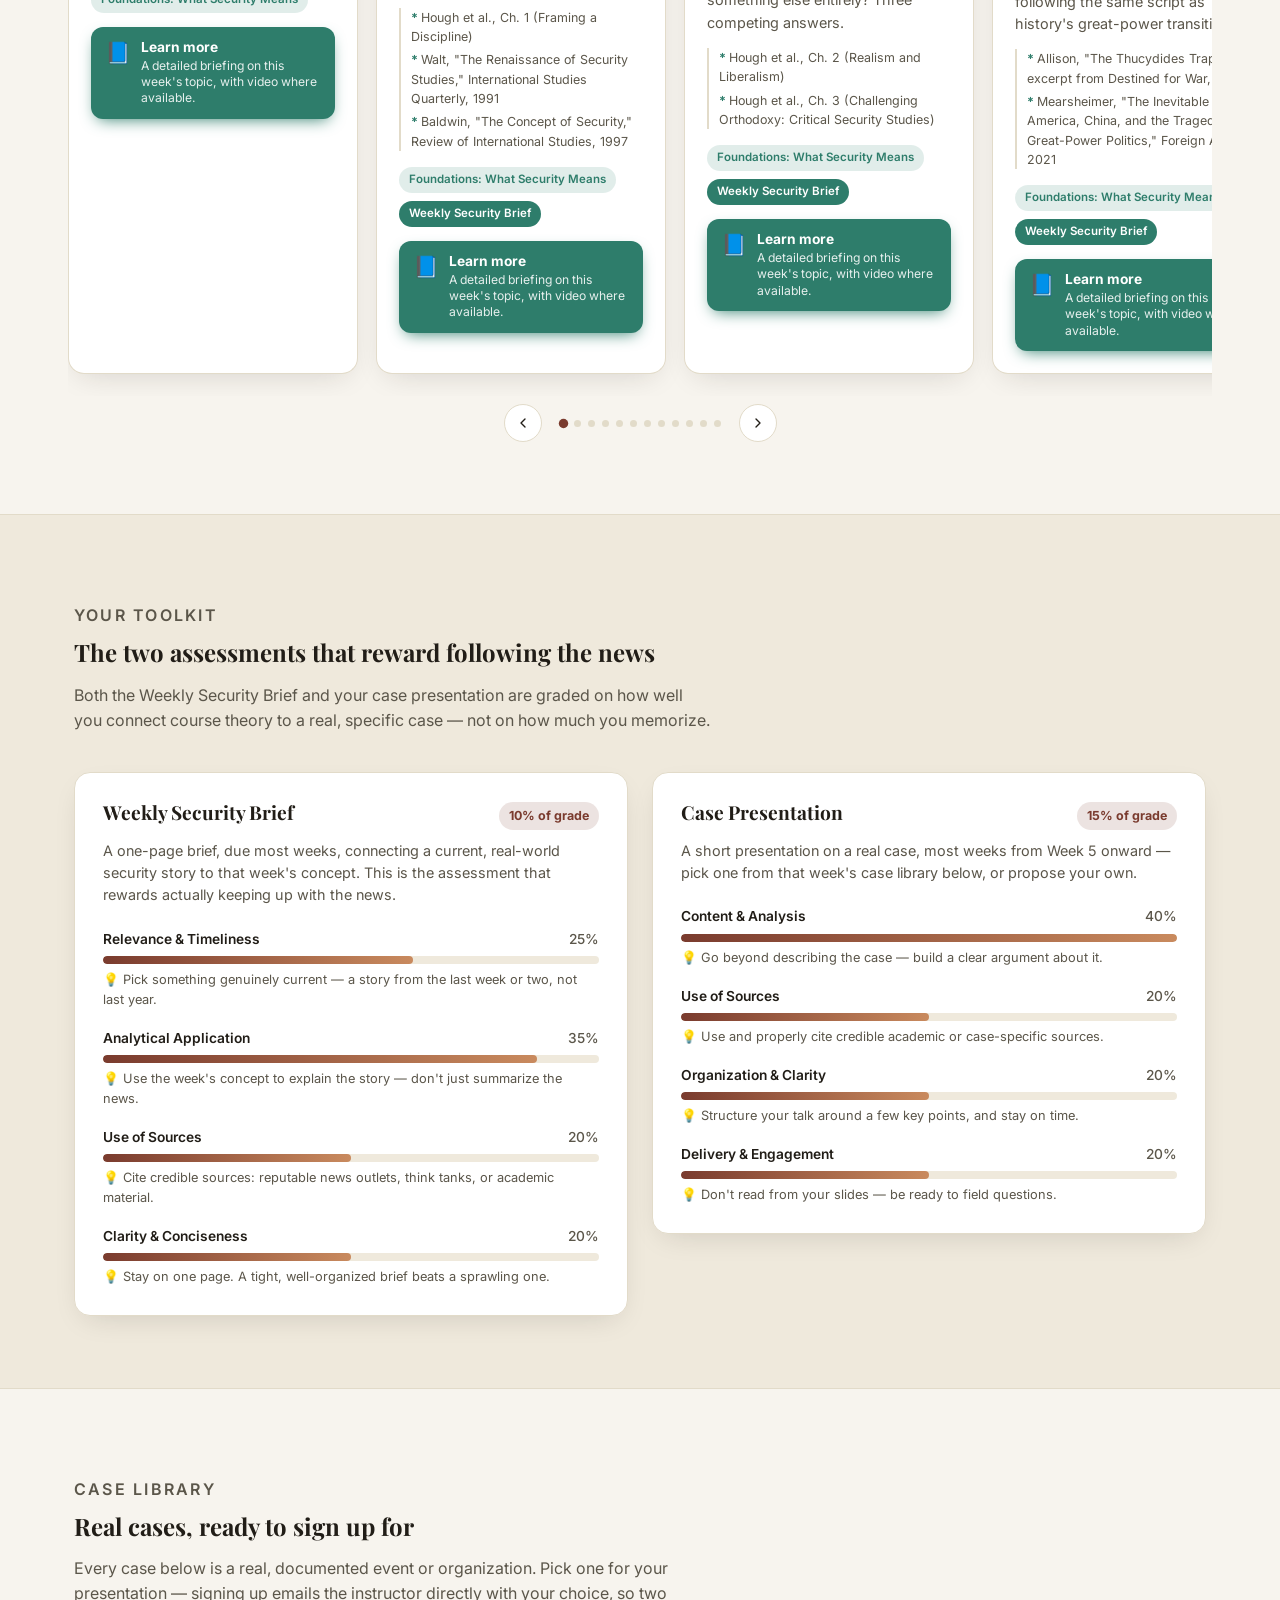
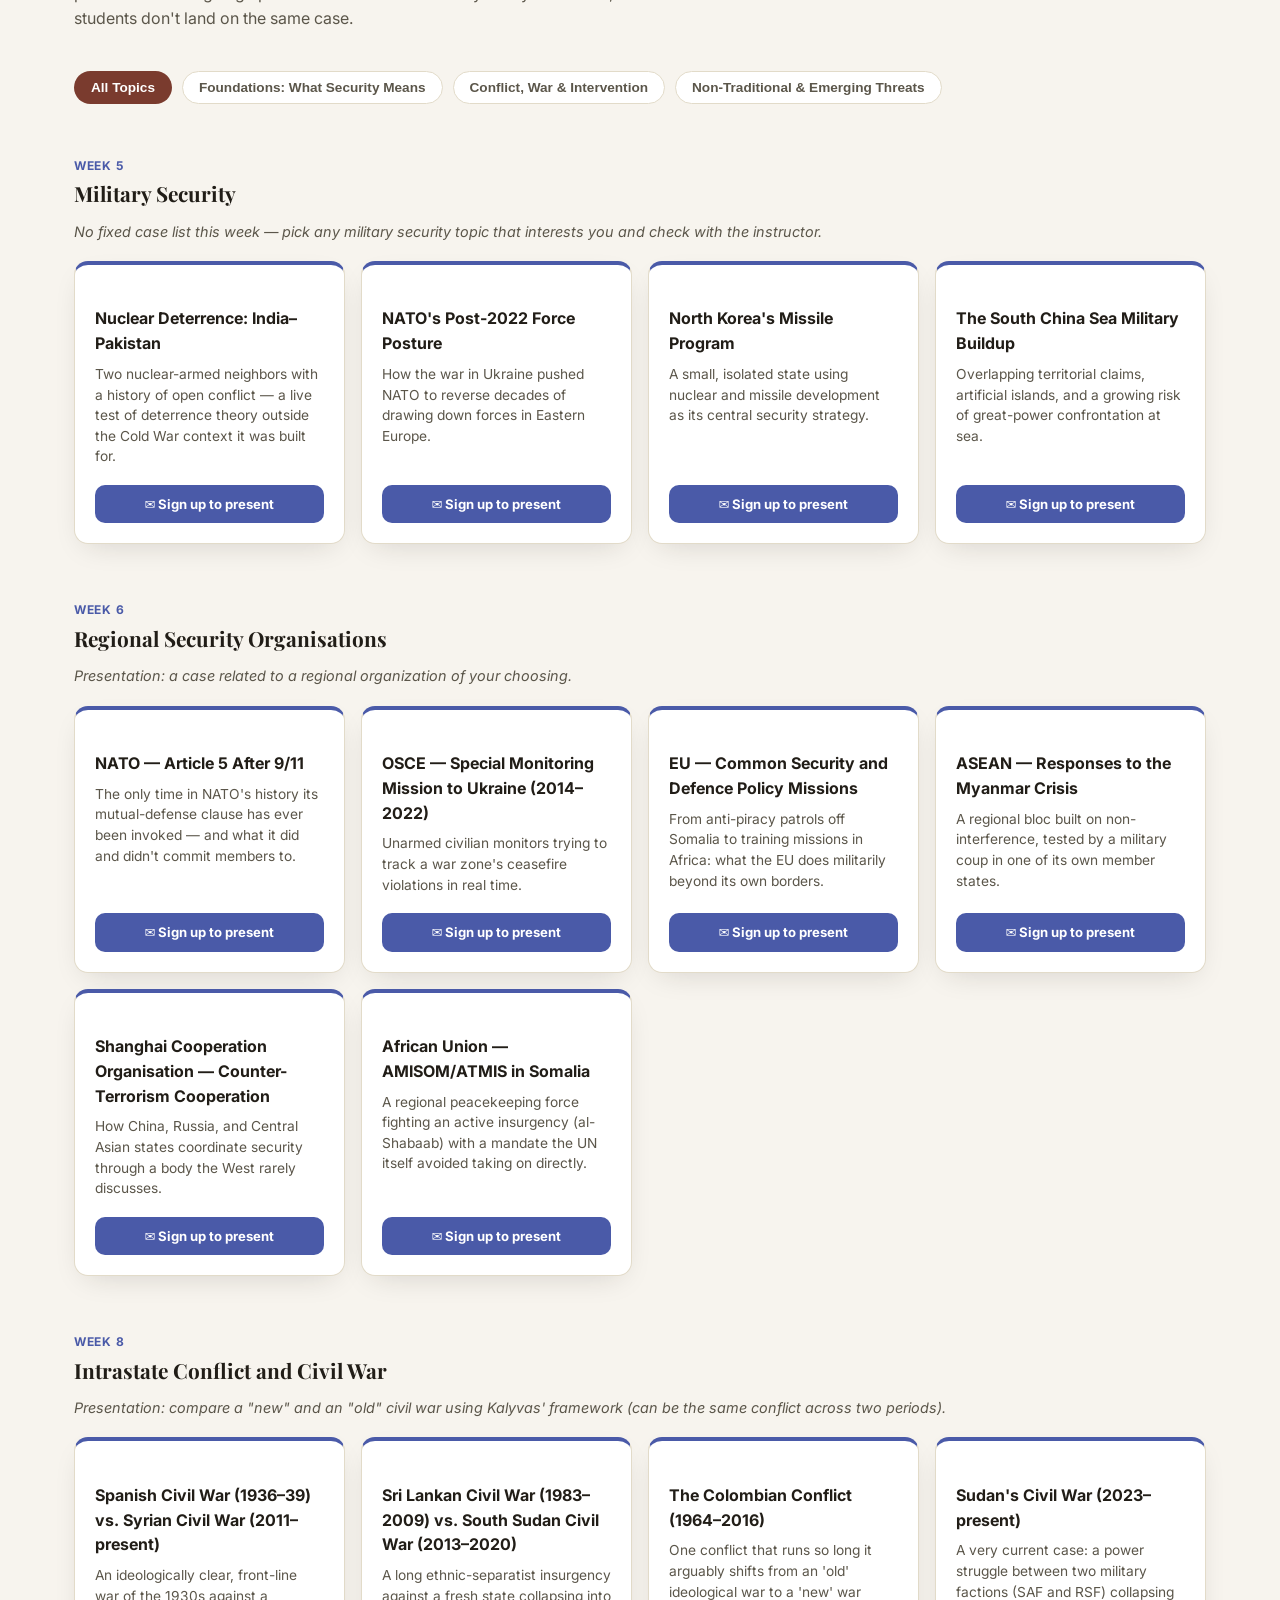
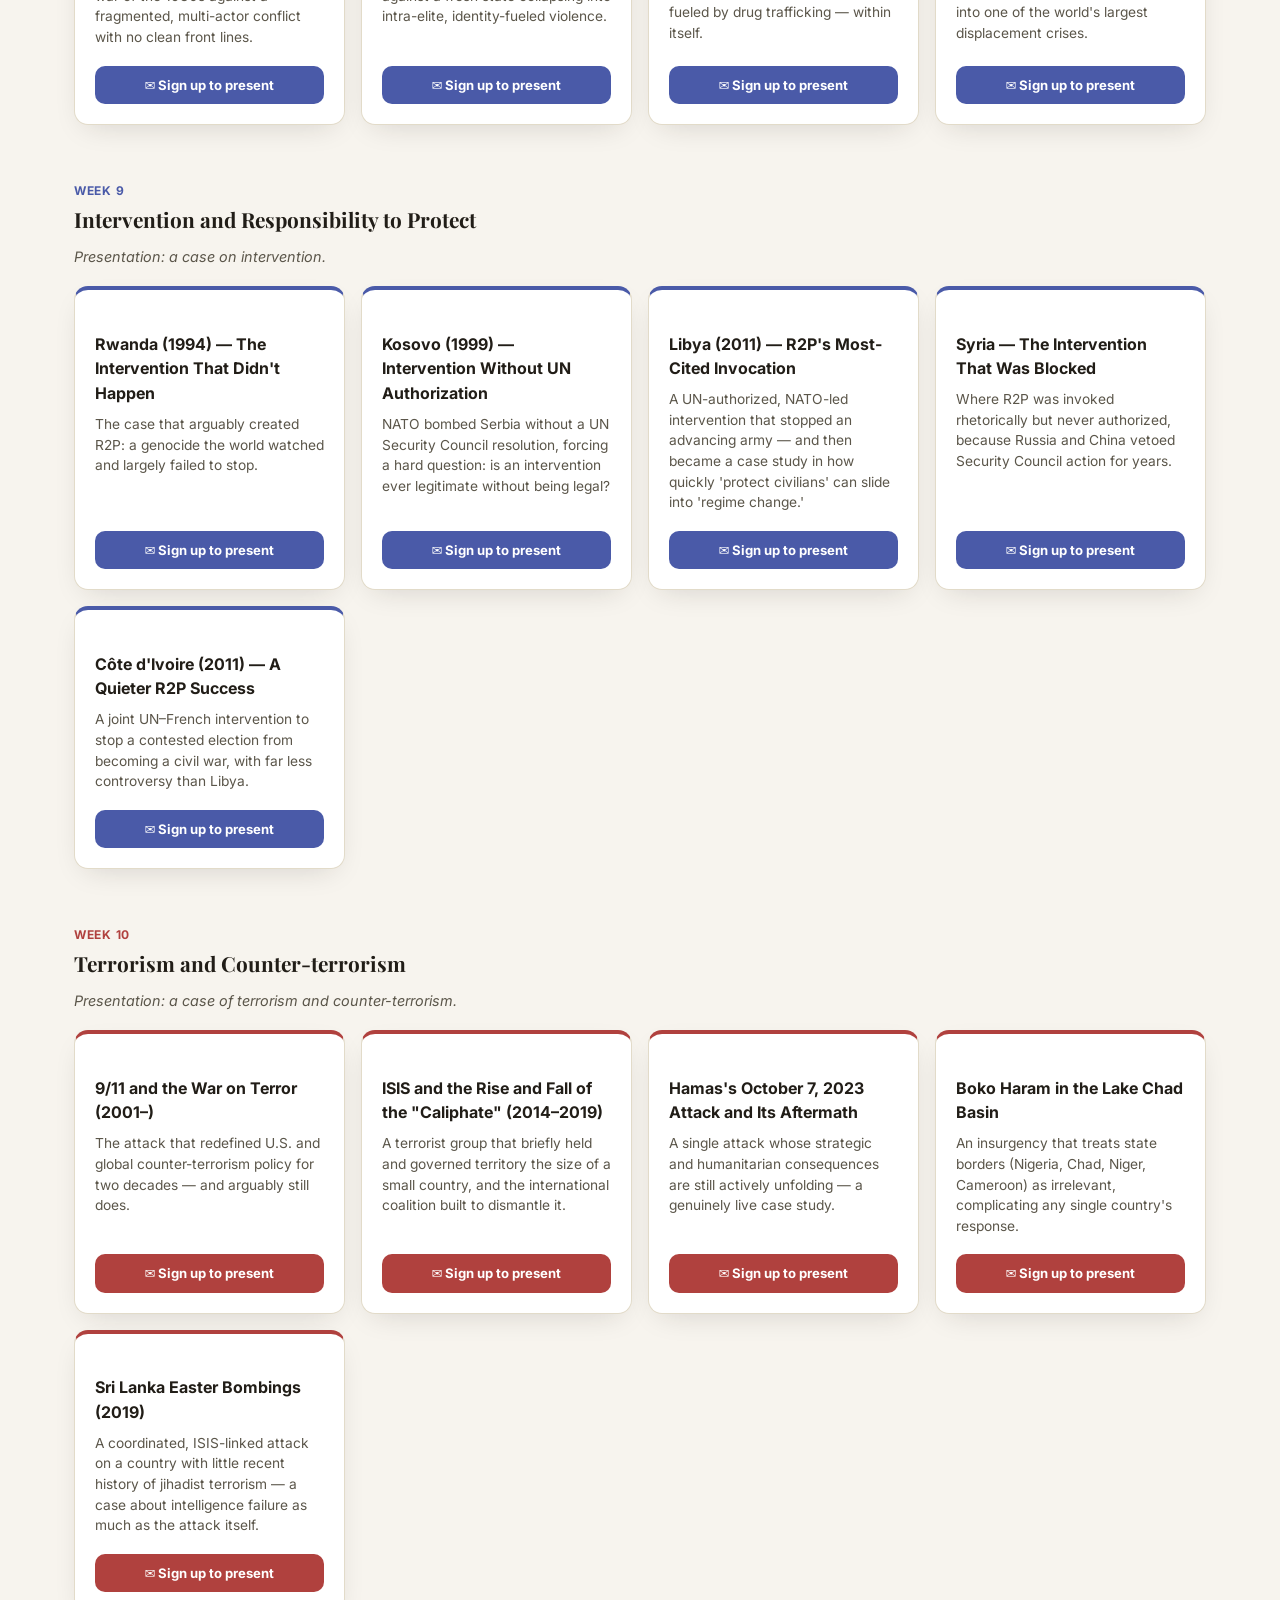
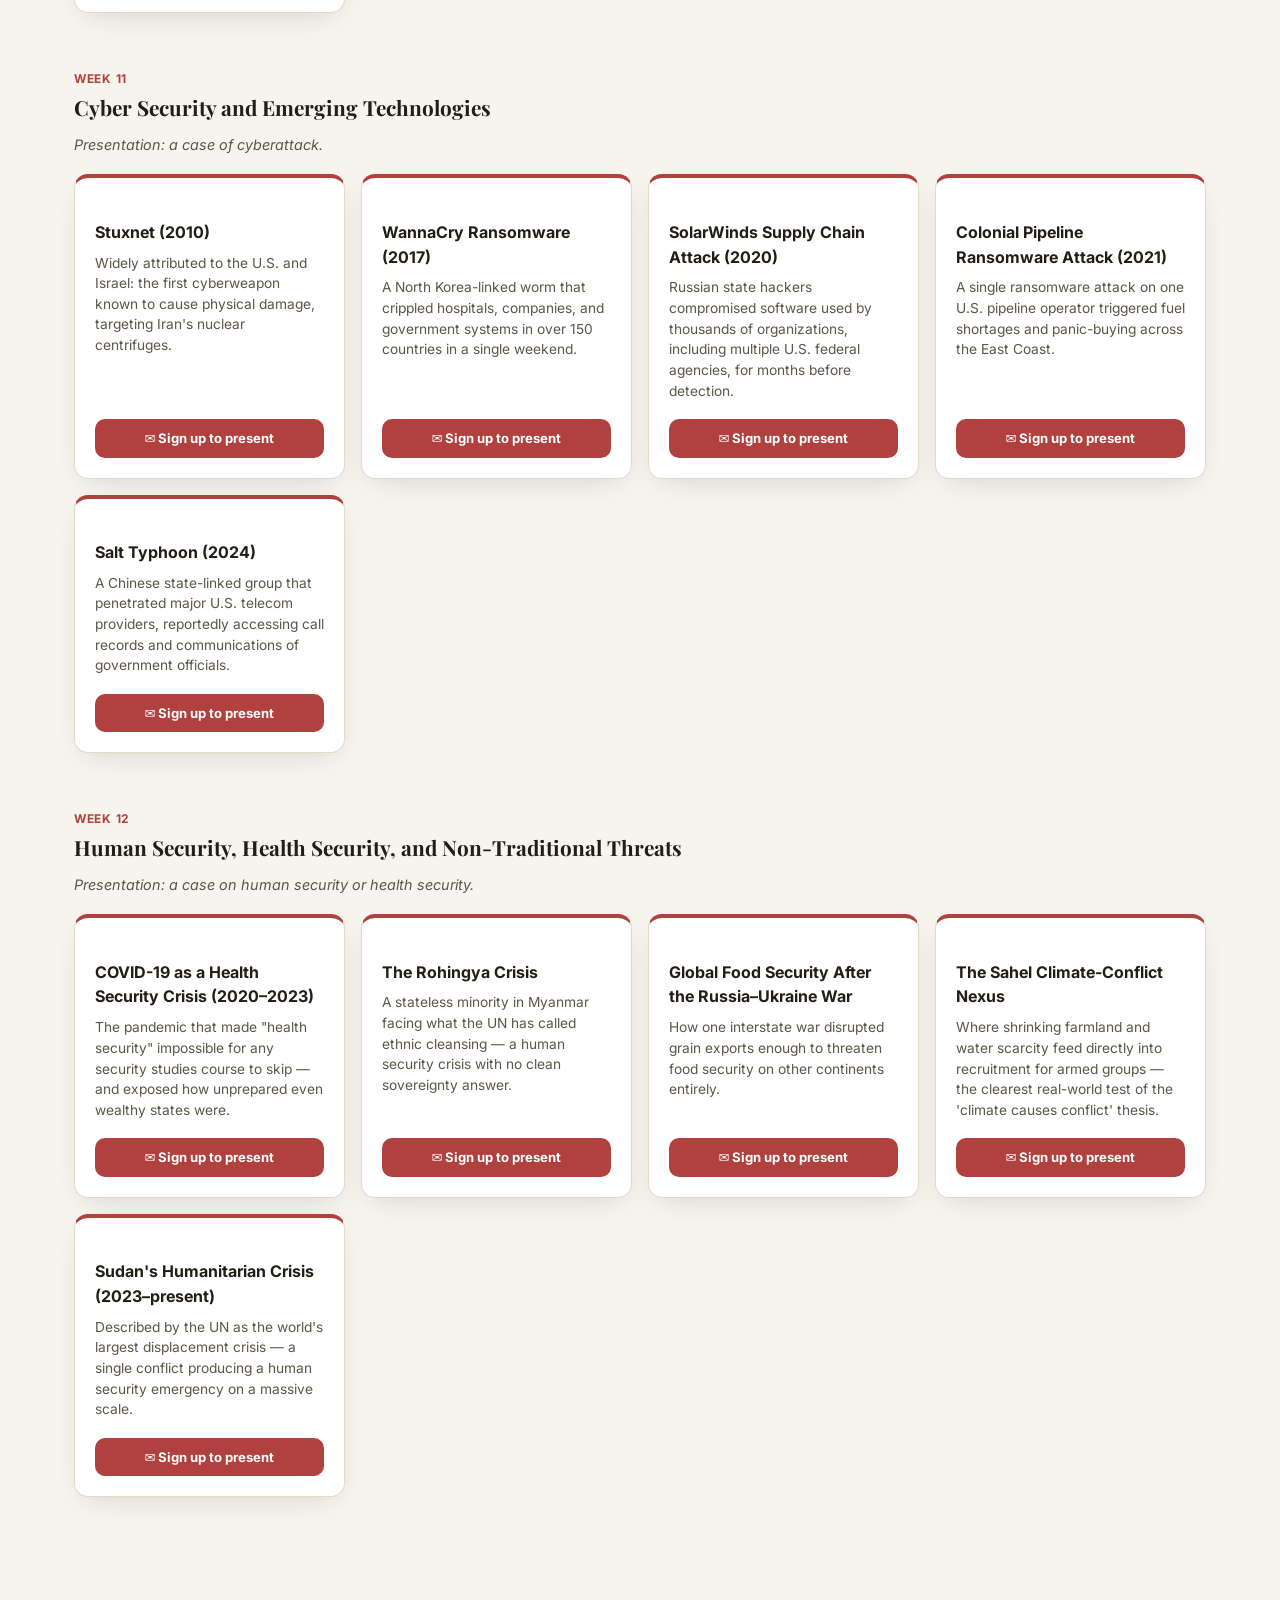
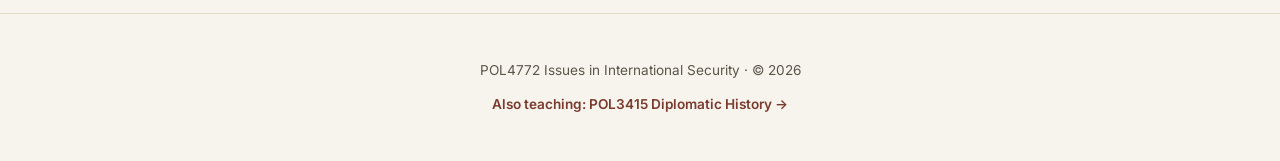
==== commit b84f10af: "Add detailed weekly briefings with video to POL4772 Each week now has a "Learn More" modal (reusing " ====
--- a/security.html
+++ b/security.html
@@ -8,7 +8,7 @@
 <link rel="preconnect" href="https://fonts.googleapis.com" />
 <link rel="preconnect" href="https://fonts.gstatic.com" crossorigin />
 <link href="https://fonts.googleapis.com/css2?family=Playfair+Display:wght@600;700&family=Inter:wght@400;500;600;700&display=swap" rel="stylesheet" />
-<link rel="stylesheet" href="css/style.css?v=6" />
+<link rel="stylesheet" href="css/style.css?v=7" />
 </head>
 <body>
 <div id="scroll-progress"></div>
@@ -120,6 +120,25 @@
   </div>
 </section>
 
+<div class="story-overlay" id="story-overlay">
+  <div class="story-modal" role="dialog" aria-modal="true" aria-labelledby="story-title">
+    <button type="button" class="story-close" id="story-close" aria-label="Close">✕</button>
+    <div class="story-header">
+      <span class="story-header__week" id="story-week-num"></span>
+      <h2 class="story-header__title" id="story-title"></h2>
+      <p class="story-header__topic" id="story-topic"></p>
+    </div>
+
+    <div class="story-video" id="story-video" hidden></div>
+
+    <div class="story-chronicle" id="story-chronicle"></div>
+
+    <div class="story-podcast" id="story-podcast" hidden></div>
+
+    <div class="story-learnmore" id="story-caselink" hidden></div>
+  </div>
+</div>
+
 <footer class="site-footer">
   <div class="container">
     <p>POL4772 Issues in International Security · &copy; <span id="year"></span></p>
@@ -127,7 +146,7 @@
   </div>
 </footer>
 
-<script src="js/security-data.js?v=1"></script>
-<script src="js/security-app.js?v=1"></script>
+<script src="js/security-data.js?v=2"></script>
+<script src="js/security-app.js?v=2"></script>
 </body>
 </html>
--- a/css/style.css
+++ b/css/style.css
@@ -1252,6 +1252,21 @@
   color: var(--text-muted);
 }
 
+.story-podcast {
+  max-width: 62ch;
+  margin: 0 auto 20px;
+  font-size: 0.86rem;
+  color: var(--text-muted);
+  background: var(--bg-alt);
+  border-radius: 10px;
+  padding: 12px 16px;
+}
+
+.story-podcast a {
+  color: var(--accent);
+  font-weight: 600;
+}
+
 @media (max-width: 560px) {
   .story-modal {
     padding: 32px 18px 24px;
